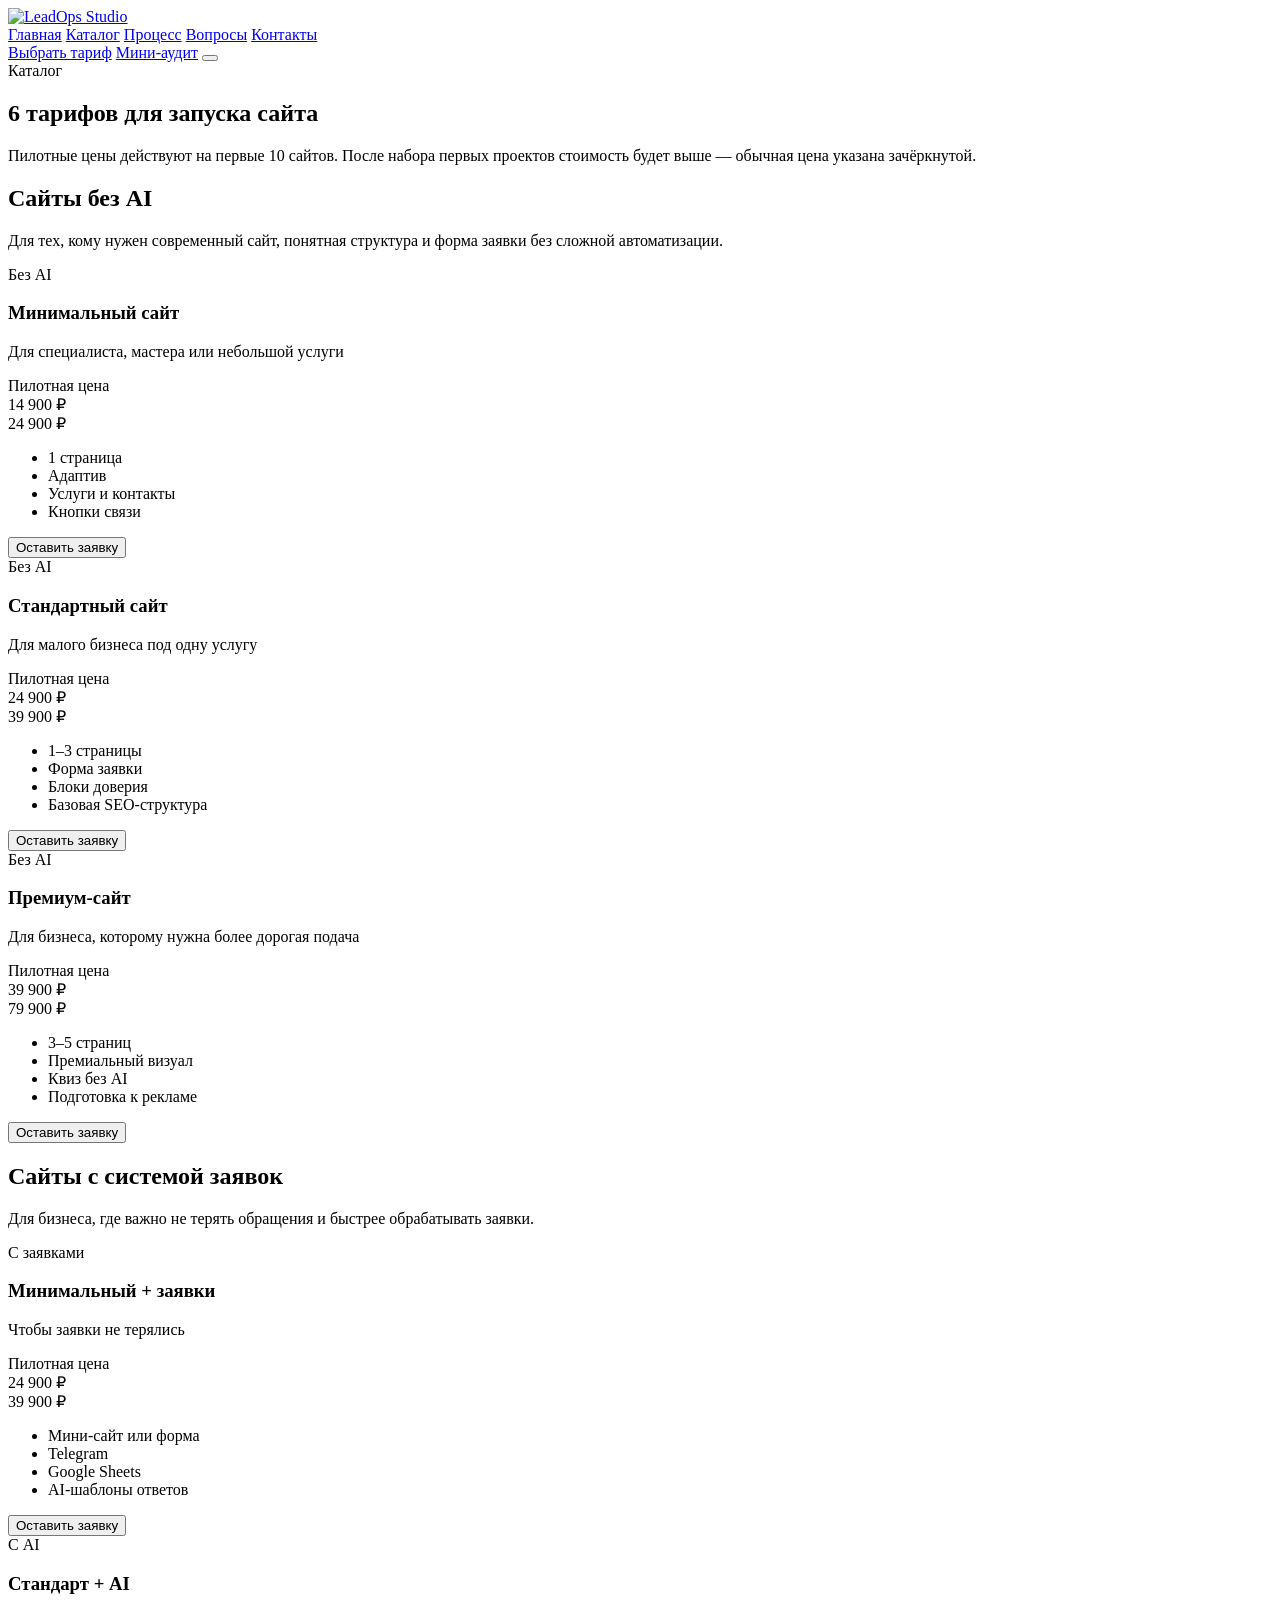
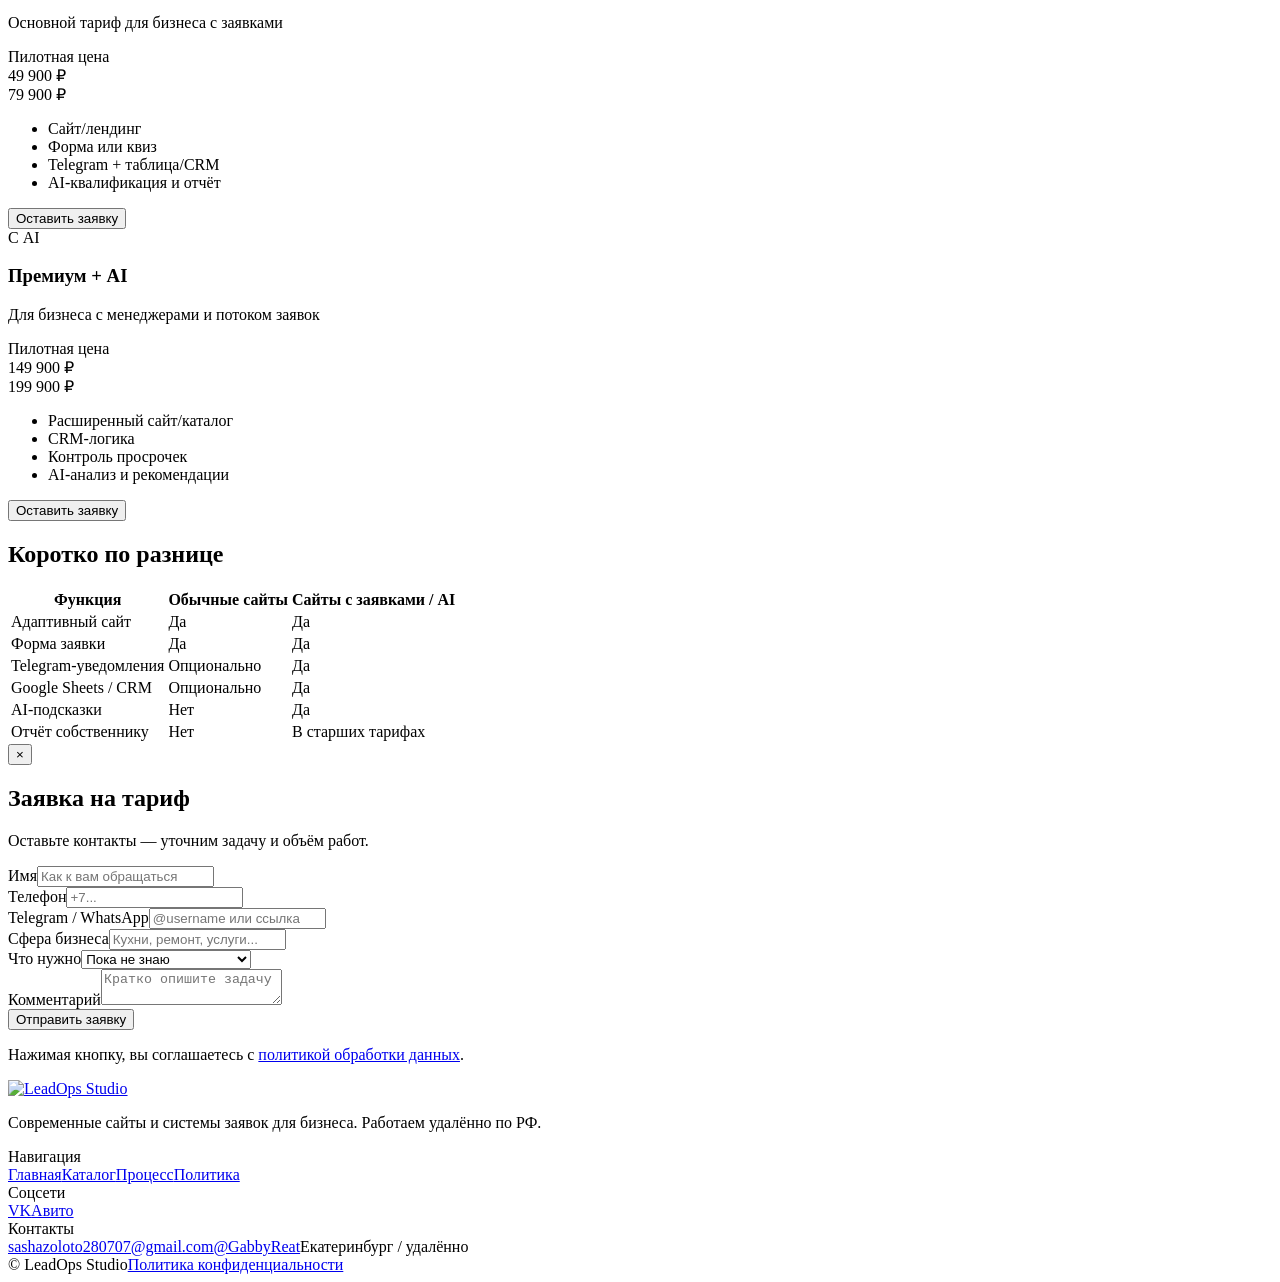
==== catalog.html @ fede4e8f "Add files via upload" ====
<!doctype html>
<html lang="ru">
<head>
<meta charset="utf-8">
<meta name="viewport" content="width=device-width, initial-scale=1">
<link rel="icon" type="image/webp" href="assets/img/logo/logo.webp">
<link rel="preconnect" href="https://fonts.googleapis.com">
<link rel="preconnect" href="https://fonts.gstatic.com" crossorigin>
<link href="https://fonts.googleapis.com/css2?family=Inter:wght@400;500;600;700;800;900&display=swap" rel="stylesheet">
<link rel="stylesheet" href="assets/css/main.css?v=1.1.3">
<title>Каталог тарифов — LeadOps Studio</title>
<meta name="description" content="6 тарифов LeadOps Studio: обычные сайты и сайты с системой заявок / AI. Пилотные цены на первые 10 проектов.">
</head>
<body>
<header class="site-header">
  <div class="container header-inner">
    <a class="logo" href="index.html" aria-label="LeadOps Studio"><img src="assets/img/logo/logo.webp" alt="LeadOps Studio"></a>
    <nav class="nav" data-nav aria-label="Основная навигация">
      <a href="index.html" class="">Главная</a>
      <a href="catalog.html" class="is-active">Каталог</a>
      <a href="process.html" class="">Процесс</a>
      <a href="index.html#faq">Вопросы</a>
      <a href="#contacts">Контакты</a>
    </nav>
    <div class="header-actions">
      <a class="btn btn--ghost" href="catalog.html">Выбрать тариф</a>
      <a class="btn btn--primary" href="index.html#lead-form">Мини-аудит</a>
      <button class="menu-toggle" type="button" data-menu-toggle aria-label="Открыть меню" aria-expanded="false"><span></span><span></span><span></span></button>
    </div>
  </div>
</header>

<main class="page-main">
  <section class="page-hero">
    <div class="container">
      <div class="page-hero-card">
        <span class="eyebrow">Каталог</span>
        <h1>6 тарифов для запуска сайта</h1>
        <p class="lead">Пилотные цены действуют на первые 10 сайтов. После набора первых проектов стоимость будет выше — обычная цена указана зачёркнутой.</p>
      </div>
    </div>
  </section>

  <section class="section">
    <div class="container">
      <div class="section-head"><h2>Сайты без AI</h2><p class="lead">Для тех, кому нужен современный сайт, понятная структура и форма заявки без сложной автоматизации.</p></div>
      <div class="tariff-grid"><article class="card tariff-card ">
      <span class="badge badge--green">Без AI</span>
      <h3>Минимальный сайт</h3>
      <p class="text-muted">Для специалиста, мастера или небольшой услуги</p>
      <div class="price-box">
        <span class="text-small">Пилотная цена</span>
        <div class="price-current">14 900 ₽</div>
        <span class="price-old">24 900 ₽</span>
      </div>
      <ul class="list-check"><li>1 страница</li><li>Адаптив</li><li>Услуги и контакты</li><li>Кнопки связи</li></ul>
      <button class="btn btn--primary btn--wide" type="button" data-open-tariff data-tariff="Минимальный сайт" data-price="14 900 ₽">Оставить заявку</button>
    </article><article class="card tariff-card is-featured">
      <span class="badge badge--green">Без AI</span>
      <h3>Стандартный сайт</h3>
      <p class="text-muted">Для малого бизнеса под одну услугу</p>
      <div class="price-box">
        <span class="text-small">Пилотная цена</span>
        <div class="price-current">24 900 ₽</div>
        <span class="price-old">39 900 ₽</span>
      </div>
      <ul class="list-check"><li>1–3 страницы</li><li>Форма заявки</li><li>Блоки доверия</li><li>Базовая SEO-структура</li></ul>
      <button class="btn btn--primary btn--wide" type="button" data-open-tariff data-tariff="Стандартный сайт" data-price="29 900 ₽">Оставить заявку</button>
    </article><article class="card tariff-card ">
      <span class="badge badge--green">Без AI</span>
      <h3>Премиум-сайт</h3>
      <p class="text-muted">Для бизнеса, которому нужна более дорогая подача</p>
      <div class="price-box">
        <span class="text-small">Пилотная цена</span>
        <div class="price-current">39 900 ₽</div>
        <span class="price-old">79 900 ₽</span>
      </div>
      <ul class="list-check"><li>3–5 страниц</li><li>Премиальный визуал</li><li>Квиз без AI</li><li>Подготовка к рекламе</li></ul>
      <button class="btn btn--primary btn--wide" type="button" data-open-tariff data-tariff="Премиум-сайт" data-price="49 900 ₽">Оставить заявку</button>
    </article></div>

      <div class="tariff-group">
        <div class="section-head"><h2>Сайты с системой заявок</h2><p class="lead">Для бизнеса, где важно не терять обращения и быстрее обрабатывать заявки.</p></div>
        <div class="tariff-grid"><article class="card tariff-card ">
      <span class="badge badge--green">С заявками</span>
      <h3>Минимальный + заявки</h3>
      <p class="text-muted">Чтобы заявки не терялись</p>
      <div class="price-box">
        <span class="text-small">Пилотная цена</span>
        <div class="price-current">24 900 ₽</div>
        <span class="price-old">39 900 ₽</span>
      </div>
      <ul class="list-check"><li>Мини-сайт или форма</li><li>Telegram</li><li>Google Sheets</li><li>AI-шаблоны ответов</li></ul>
      <button class="btn btn--primary btn--wide" type="button" data-open-tariff data-tariff="Минимальный + заявки" data-price="24 900 ₽">Оставить заявку</button>
    </article><article class="card tariff-card is-featured">
      <span class="badge badge--green">С AI</span>
      <h3>Стандарт + AI</h3>
      <p class="text-muted">Основной тариф для бизнеса с заявками</p>
      <div class="price-box">
        <span class="text-small">Пилотная цена</span>
        <div class="price-current">49 900 ₽</div>
        <span class="price-old">79 900 ₽</span>
      </div>
      <ul class="list-check"><li>Сайт/лендинг</li><li>Форма или квиз</li><li>Telegram + таблица/CRM</li><li>AI-квалификация и отчёт</li></ul>
      <button class="btn btn--primary btn--wide" type="button" data-open-tariff data-tariff="Стандарт + AI" data-price="49 900 ₽">Оставить заявку</button>
    </article><article class="card tariff-card ">
      <span class="badge badge--green">С AI</span>
      <h3>Премиум + AI</h3>
      <p class="text-muted">Для бизнеса с менеджерами и потоком заявок</p>
      <div class="price-box">
        <span class="text-small">Пилотная цена</span>
        <div class="price-current">149 900 ₽</div>
        <span class="price-old">199 900 ₽</span>
      </div>
      <ul class="list-check"><li>Расширенный сайт/каталог</li><li>CRM-логика</li><li>Контроль просрочек</li><li>AI-анализ и рекомендации</li></ul>
      <button class="btn btn--primary btn--wide" type="button" data-open-tariff data-tariff="Премиум + AI" data-price="149 900 ₽">Оставить заявку</button>
    </article></div>
      </div>
    </div>
  </section>

  <section class="section section--soft">
    <div class="container">
      <div class="section-head"><h2>Коротко по разнице</h2></div>
      <div class="compare-table"><table><thead><tr><th>Функция</th><th>Обычные сайты</th><th>Сайты с заявками / AI</th></tr></thead><tbody>
        <tr><td>Адаптивный сайт</td><td>Да</td><td>Да</td></tr>
        <tr><td>Форма заявки</td><td>Да</td><td>Да</td></tr>
        <tr><td>Telegram-уведомления</td><td>Опционально</td><td>Да</td></tr>
        <tr><td>Google Sheets / CRM</td><td>Опционально</td><td>Да</td></tr>
        <tr><td>AI-подсказки</td><td>Нет</td><td>Да</td></tr>
        <tr><td>Отчёт собственнику</td><td>Нет</td><td>В старших тарифах</td></tr>
      </tbody></table></div>
    </div>
  </section>
</main>

<div class="modal" data-tariff-modal aria-hidden="true">
  <div class="modal-backdrop" data-modal-close></div>
  <div class="modal-dialog" role="dialog" aria-modal="true" aria-labelledby="modal-title">
    <button class="modal-close" type="button" data-modal-close aria-label="Закрыть">×</button>
    <div class="modal-head">
      <h2 id="modal-title" data-modal-title>Заявка на тариф</h2>
      <p class="lead" data-modal-subtitle>Оставьте контакты — уточним задачу и объём работ.</p>
    </div>
    <form class="form form--compact" data-lead-form >
  <input type="hidden" name="selected_tariff" value="" data-selected-tariff>
  <input type="hidden" name="source" value="website_form">
  <div class="form-row">
    <div class="field"><label for="name">Имя</label><input id="name" name="name" type="text" placeholder="Как к вам обращаться" required></div>
    <div class="field"><label for="phone">Телефон</label><input id="phone" name="phone" type="tel" placeholder="+7..." required></div>
  </div>
  <div class="form-row">
    <div class="field"><label for="messenger">Telegram / WhatsApp</label><input id="messenger" name="messenger" type="text" placeholder="@username или ссылка"></div>
    <div class="field"><label for="business">Сфера бизнеса</label><input id="business" name="business" type="text" placeholder="Кухни, ремонт, услуги..."></div>
  </div>
  <div class="field"><label for="need">Что нужно</label><select id="need" name="need"><option value="Пока не знаю">Пока не знаю</option><option value="Обычный сайт">Обычный сайт</option><option value="Сайт с системой заявок">Сайт с системой заявок</option><option value="AI / автоматизация">AI / автоматизация</option></select></div>
  <div class="field"><label for="comment">Комментарий</label><textarea id="comment" name="comment" placeholder="Кратко опишите задачу"></textarea></div>
  <button class="btn btn--primary btn--wide" type="submit" data-default-text="Отправить заявку">Отправить заявку</button>
  <div class="form-status" data-form-status></div>
  <p class="form-note">Нажимая кнопку, вы соглашаетесь с <a href="privacy.html">политикой обработки данных</a>.</p>
</form>
  </div>
</div>
<footer class="site-footer" id="contacts">
  <div class="container">
    <div class="footer-grid">
      <div class="stack">
        <a class="logo" href="index.html" aria-label="LeadOps Studio"><img src="assets/img/logo/logo-footer.webp" alt="LeadOps Studio"></a>
        <p>Современные сайты и системы заявок для бизнеса. Работаем удалённо по РФ.</p>
      </div>
      <div><div class="footer-title">Навигация</div><div class="footer-links"><a href="index.html">Главная</a><a href="catalog.html">Каталог</a><a href="process.html">Процесс</a><a href="privacy.html">Политика</a></div></div>
      <div><div class="footer-title">Соцсети</div><div class="footer-links"><a href="https://vk.com/club238644247" target="_blank" rel="noopener">VK</a><a href="https://www.avito.ru/ekaterinburg/predlozheniya_uslug/sayt_sistema_zayavok_dlya_biznesa_pod_klyuch_8059595661" target="_blank" rel="noopener">Авито</a></div></div>
      <div><div class="footer-title">Контакты</div><div class="footer-links"><a href="mailto:sashazoloto280707@gmail.com">sashazoloto280707@gmail.com</a><a href="https://t.me/GabbyReat" target="_blank" rel="noopener">@GabbyReat</a><span>Екатеринбург / удалённо</span></div></div>
    </div>
    <div class="footer-bottom"><span>© <span data-year></span> LeadOps Studio</span><a href="privacy.html">Политика конфиденциальности</a></div>
  </div>
</footer>
<script src="assets/js/config.js?v=1.1.3"></script>
<script type="module" src="assets/js/app.js?v=1.1.3"></script>
</body>
</html>
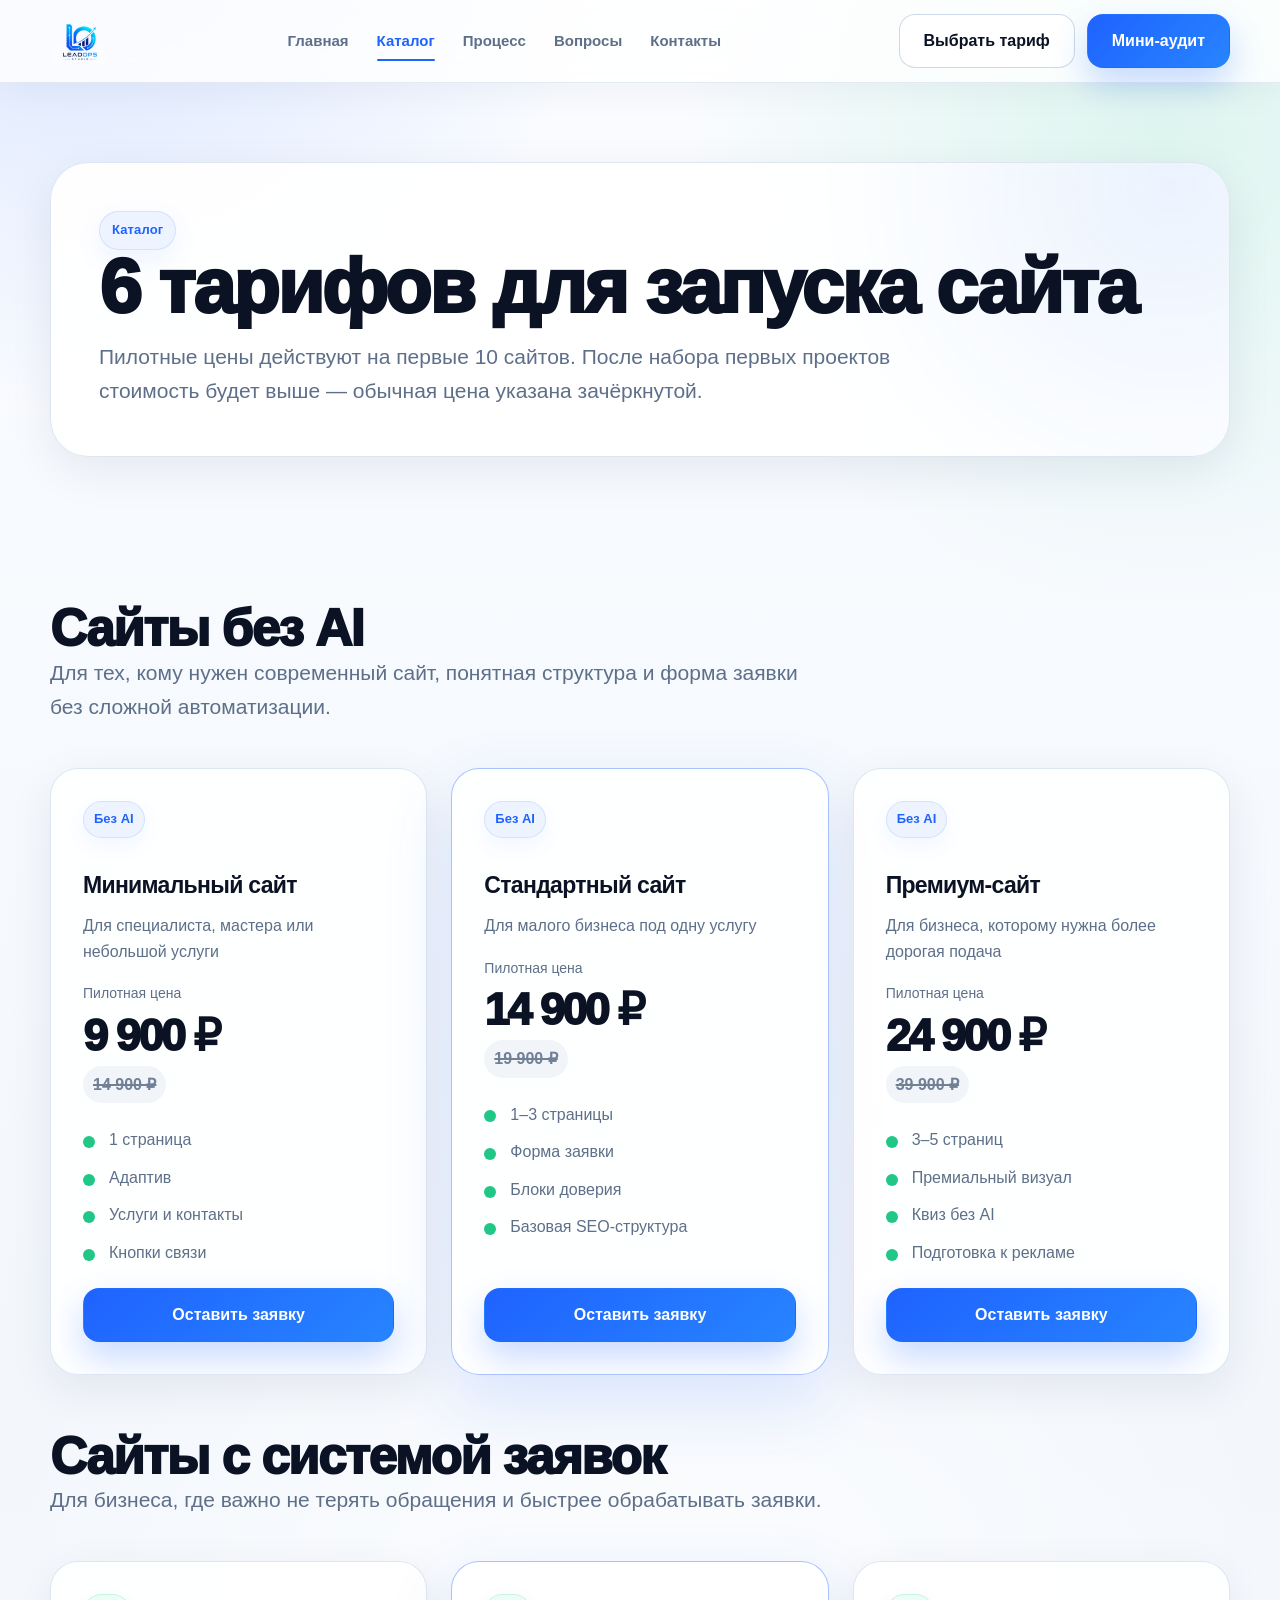
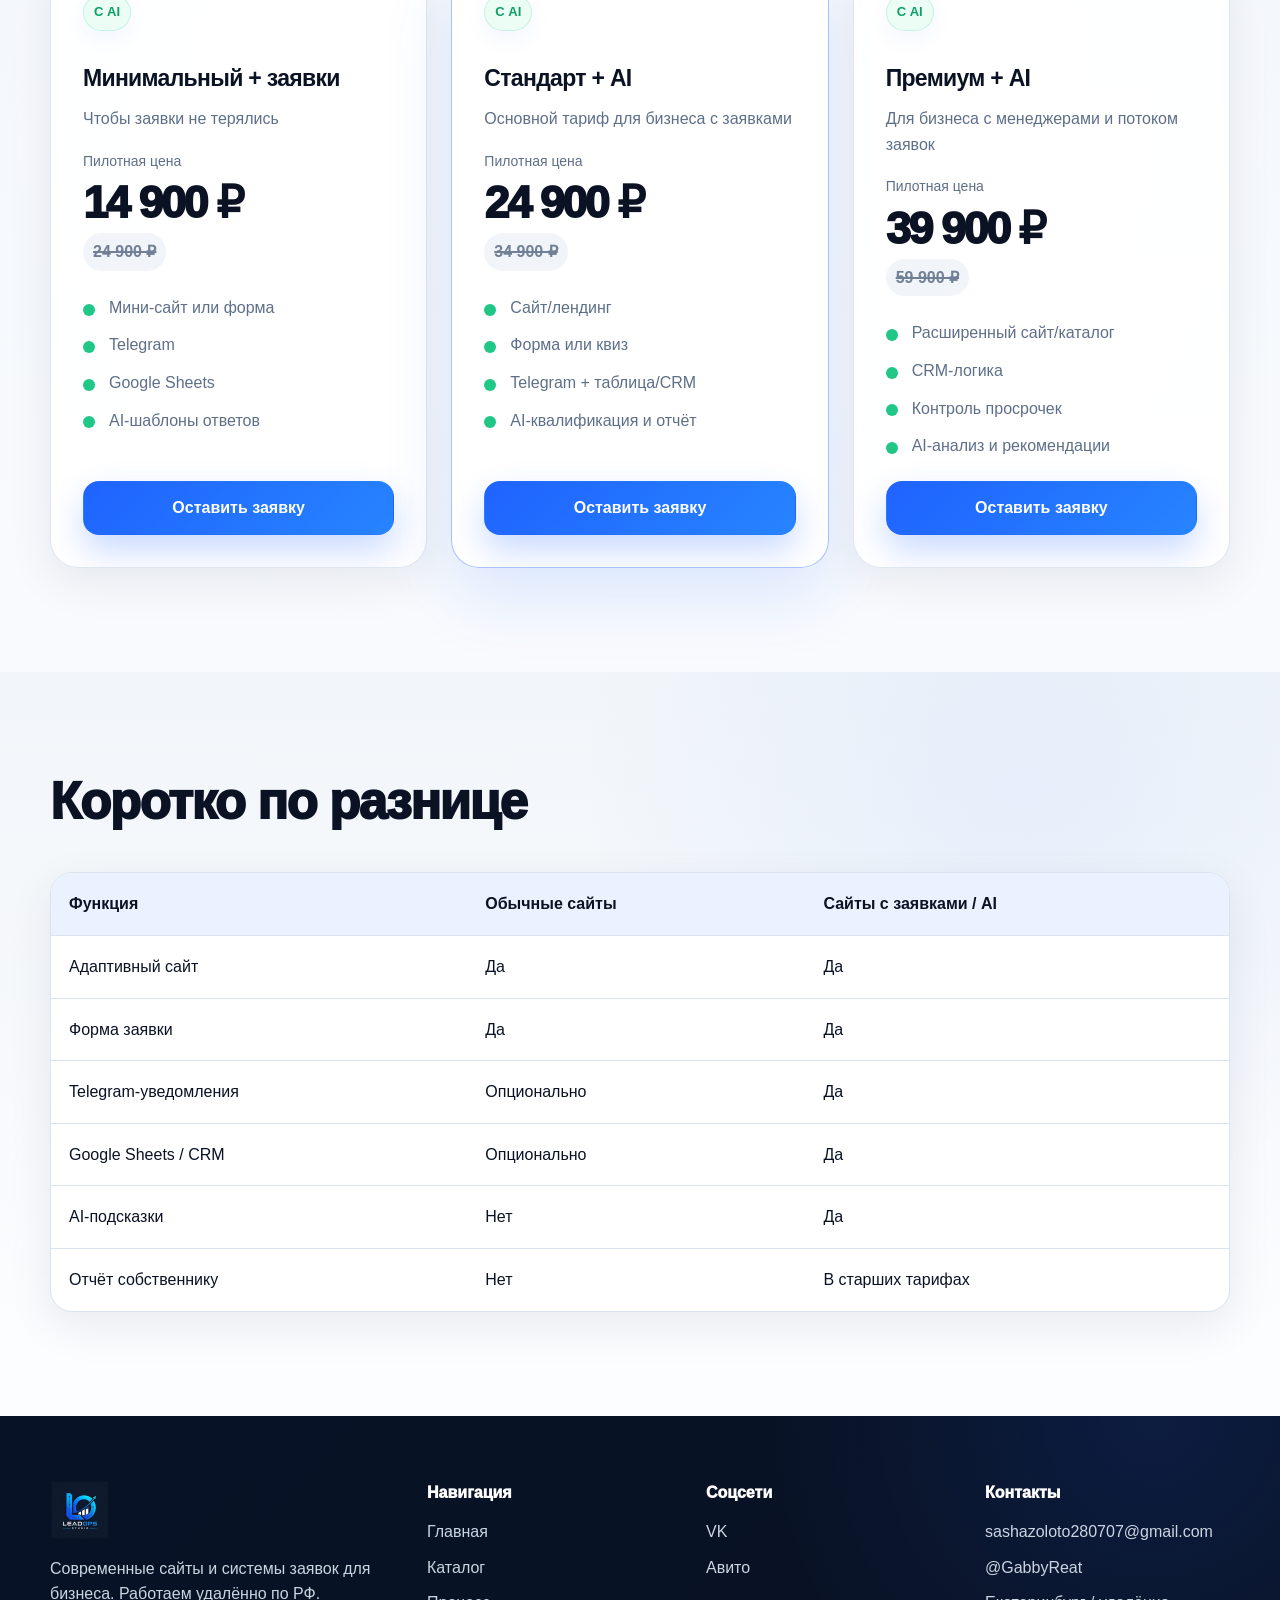
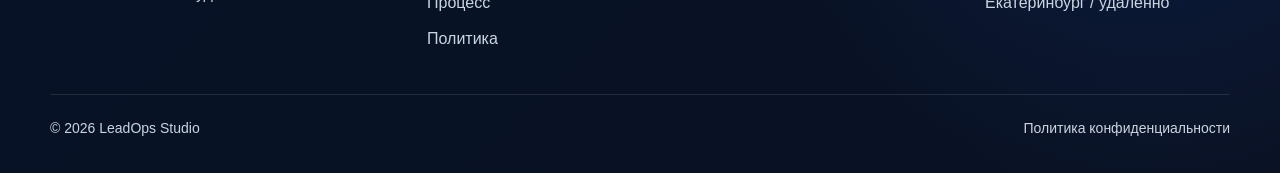
==== commit b70c1935: "deploy new version" ====
--- a/catalog.html
+++ b/catalog.html
@@ -7,7 +7,7 @@
 <link rel="preconnect" href="https://fonts.googleapis.com">
 <link rel="preconnect" href="https://fonts.gstatic.com" crossorigin>
 <link href="https://fonts.googleapis.com/css2?family=Inter:wght@400;500;600;700;800;900&display=swap" rel="stylesheet">
-<link rel="stylesheet" href="assets/css/main.css?v=1.1.3">
+<link rel="stylesheet" href="assets/css/main.css?v=1.2.2">
 <title>Каталог тарифов — LeadOps Studio</title>
 <meta name="description" content="6 тарифов LeadOps Studio: обычные сайты и сайты с системой заявок / AI. Пилотные цены на первые 10 проектов.">
 </head>
@@ -44,77 +44,85 @@
   <section class="section">
     <div class="container">
       <div class="section-head"><h2>Сайты без AI</h2><p class="lead">Для тех, кому нужен современный сайт, понятная структура и форма заявки без сложной автоматизации.</p></div>
-      <div class="tariff-grid"><article class="card tariff-card ">
-      <span class="badge badge--green">Без AI</span>
+      <div class="tariff-grid">
+        <article class="card tariff-card ">
+      <span class="badge">Без AI</span>
       <h3>Минимальный сайт</h3>
       <p class="text-muted">Для специалиста, мастера или небольшой услуги</p>
+      <div class="price-box">
+        <span class="text-small">Пилотная цена</span>
+        <div class="price-current">9 900 ₽</div>
+        <span class="price-old">14 900 ₽</span>
+      </div>
+      <ul class="list-check"><li>1 страница</li><li>Адаптив</li><li>Услуги и контакты</li><li>Кнопки связи</li></ul>
+      <button class="btn btn--primary btn--wide" type="button" data-open-tariff data-tariff="Минимальный сайт" data-price="9 900 ₽">Оставить заявку</button>
+    </article>
+        <article class="card tariff-card is-featured">
+      <span class="badge">Без AI</span>
+      <h3>Стандартный сайт</h3>
+      <p class="text-muted">Для малого бизнеса под одну услугу</p>
+      <div class="price-box">
+        <span class="text-small">Пилотная цена</span>
+        <div class="price-current">14 900 ₽</div>
+        <span class="price-old">19 900 ₽</span>
+      </div>
+      <ul class="list-check"><li>1–3 страницы</li><li>Форма заявки</li><li>Блоки доверия</li><li>Базовая SEO-структура</li></ul>
+      <button class="btn btn--primary btn--wide" type="button" data-open-tariff data-tariff="Стандартный сайт" data-price="14 900 ₽">Оставить заявку</button>
+    </article>
+        <article class="card tariff-card ">
+      <span class="badge">Без AI</span>
+      <h3>Премиум-сайт</h3>
+      <p class="text-muted">Для бизнеса, которому нужна более дорогая подача</p>
+      <div class="price-box">
+        <span class="text-small">Пилотная цена</span>
+        <div class="price-current">24 900 ₽</div>
+        <span class="price-old">39 900 ₽</span>
+      </div>
+      <ul class="list-check"><li>3–5 страниц</li><li>Премиальный визуал</li><li>Квиз без AI</li><li>Подготовка к рекламе</li></ul>
+      <button class="btn btn--primary btn--wide" type="button" data-open-tariff data-tariff="Премиум-сайт" data-price="24 900 ₽">Оставить заявку</button>
+    </article>
+      </div>
+
+      <div class="tariff-group">
+        <div class="section-head"><h2>Сайты с системой заявок</h2><p class="lead">Для бизнеса, где важно не терять обращения и быстрее обрабатывать заявки.</p></div>
+        <div class="tariff-grid">
+          <article class="card tariff-card ">
+      <span class="badge badge--green">С AI</span>
+      <h3>Минимальный + заявки</h3>
+      <p class="text-muted">Чтобы заявки не терялись</p>
       <div class="price-box">
         <span class="text-small">Пилотная цена</span>
         <div class="price-current">14 900 ₽</div>
         <span class="price-old">24 900 ₽</span>
       </div>
-      <ul class="list-check"><li>1 страница</li><li>Адаптив</li><li>Услуги и контакты</li><li>Кнопки связи</li></ul>
-      <button class="btn btn--primary btn--wide" type="button" data-open-tariff data-tariff="Минимальный сайт" data-price="14 900 ₽">Оставить заявку</button>
-    </article><article class="card tariff-card is-featured">
-      <span class="badge badge--green">Без AI</span>
-      <h3>Стандартный сайт</h3>
-      <p class="text-muted">Для малого бизнеса под одну услугу</p>
-      <div class="price-box">
-        <span class="text-small">Пилотная цена</span>
-        <div class="price-current">24 900 ₽</div>
-        <span class="price-old">39 900 ₽</span>
-      </div>
-      <ul class="list-check"><li>1–3 страницы</li><li>Форма заявки</li><li>Блоки доверия</li><li>Базовая SEO-структура</li></ul>
-      <button class="btn btn--primary btn--wide" type="button" data-open-tariff data-tariff="Стандартный сайт" data-price="29 900 ₽">Оставить заявку</button>
-    </article><article class="card tariff-card ">
-      <span class="badge badge--green">Без AI</span>
-      <h3>Премиум-сайт</h3>
-      <p class="text-muted">Для бизнеса, которому нужна более дорогая подача</p>
-      <div class="price-box">
-        <span class="text-small">Пилотная цена</span>
-        <div class="price-current">39 900 ₽</div>
-        <span class="price-old">79 900 ₽</span>
-      </div>
-      <ul class="list-check"><li>3–5 страниц</li><li>Премиальный визуал</li><li>Квиз без AI</li><li>Подготовка к рекламе</li></ul>
-      <button class="btn btn--primary btn--wide" type="button" data-open-tariff data-tariff="Премиум-сайт" data-price="49 900 ₽">Оставить заявку</button>
-    </article></div>
-
-      <div class="tariff-group">
-        <div class="section-head"><h2>Сайты с системой заявок</h2><p class="lead">Для бизнеса, где важно не терять обращения и быстрее обрабатывать заявки.</p></div>
-        <div class="tariff-grid"><article class="card tariff-card ">
-      <span class="badge badge--green">С заявками</span>
-      <h3>Минимальный + заявки</h3>
-      <p class="text-muted">Чтобы заявки не терялись</p>
-      <div class="price-box">
-        <span class="text-small">Пилотная цена</span>
-        <div class="price-current">24 900 ₽</div>
-        <span class="price-old">39 900 ₽</span>
-      </div>
       <ul class="list-check"><li>Мини-сайт или форма</li><li>Telegram</li><li>Google Sheets</li><li>AI-шаблоны ответов</li></ul>
-      <button class="btn btn--primary btn--wide" type="button" data-open-tariff data-tariff="Минимальный + заявки" data-price="24 900 ₽">Оставить заявку</button>
-    </article><article class="card tariff-card is-featured">
+      <button class="btn btn--primary btn--wide" type="button" data-open-tariff data-tariff="Минимальный + заявки" data-price="14 900 ₽">Оставить заявку</button>
+    </article>
+          <article class="card tariff-card is-featured">
       <span class="badge badge--green">С AI</span>
       <h3>Стандарт + AI</h3>
       <p class="text-muted">Основной тариф для бизнеса с заявками</p>
       <div class="price-box">
         <span class="text-small">Пилотная цена</span>
-        <div class="price-current">49 900 ₽</div>
-        <span class="price-old">79 900 ₽</span>
+        <div class="price-current">24 900 ₽</div>
+        <span class="price-old">34 900 ₽</span>
       </div>
       <ul class="list-check"><li>Сайт/лендинг</li><li>Форма или квиз</li><li>Telegram + таблица/CRM</li><li>AI-квалификация и отчёт</li></ul>
-      <button class="btn btn--primary btn--wide" type="button" data-open-tariff data-tariff="Стандарт + AI" data-price="49 900 ₽">Оставить заявку</button>
-    </article><article class="card tariff-card ">
+      <button class="btn btn--primary btn--wide" type="button" data-open-tariff data-tariff="Стандарт + AI" data-price="24 900 ₽">Оставить заявку</button>
+    </article>
+          <article class="card tariff-card ">
       <span class="badge badge--green">С AI</span>
       <h3>Премиум + AI</h3>
       <p class="text-muted">Для бизнеса с менеджерами и потоком заявок</p>
       <div class="price-box">
         <span class="text-small">Пилотная цена</span>
-        <div class="price-current">149 900 ₽</div>
-        <span class="price-old">199 900 ₽</span>
+        <div class="price-current">39 900 ₽</div>
+        <span class="price-old">59 900 ₽</span>
       </div>
       <ul class="list-check"><li>Расширенный сайт/каталог</li><li>CRM-логика</li><li>Контроль просрочек</li><li>AI-анализ и рекомендации</li></ul>
-      <button class="btn btn--primary btn--wide" type="button" data-open-tariff data-tariff="Премиум + AI" data-price="149 900 ₽">Оставить заявку</button>
-    </article></div>
+      <button class="btn btn--primary btn--wide" type="button" data-open-tariff data-tariff="Премиум + AI" data-price="39 900 ₽">Оставить заявку</button>
+    </article>
+        </div>
       </div>
     </div>
   </section>
@@ -175,7 +183,7 @@
     <div class="footer-bottom"><span>© <span data-year></span> LeadOps Studio</span><a href="privacy.html">Политика конфиденциальности</a></div>
   </div>
 </footer>
-<script src="assets/js/config.js?v=1.1.3"></script>
-<script type="module" src="assets/js/app.js?v=1.1.3"></script>
+<script src="assets/js/config.js?v=1.2.2"></script>
+<script type="module" src="assets/js/app.js?v=1.2.2"></script>
 </body>
 </html>
--- a/assets/css/main.css
+++ b/assets/css/main.css
@@ -0,0 +1,13 @@
+@import url("./01-variables.css");
+@import url("./02-reset.css");
+@import url("./03-base.css");
+@import url("./04-layout.css");
+@import url("./05-components.css");
+@import url("./06-header.css");
+@import url("./07-hero.css");
+@import url("./08-sections.css");
+@import url("./09-catalog.css");
+@import url("./10-forms.css");
+@import url("./11-footer.css");
+@import url("./12-responsive.css");
+@import url("./13-polish.css");
